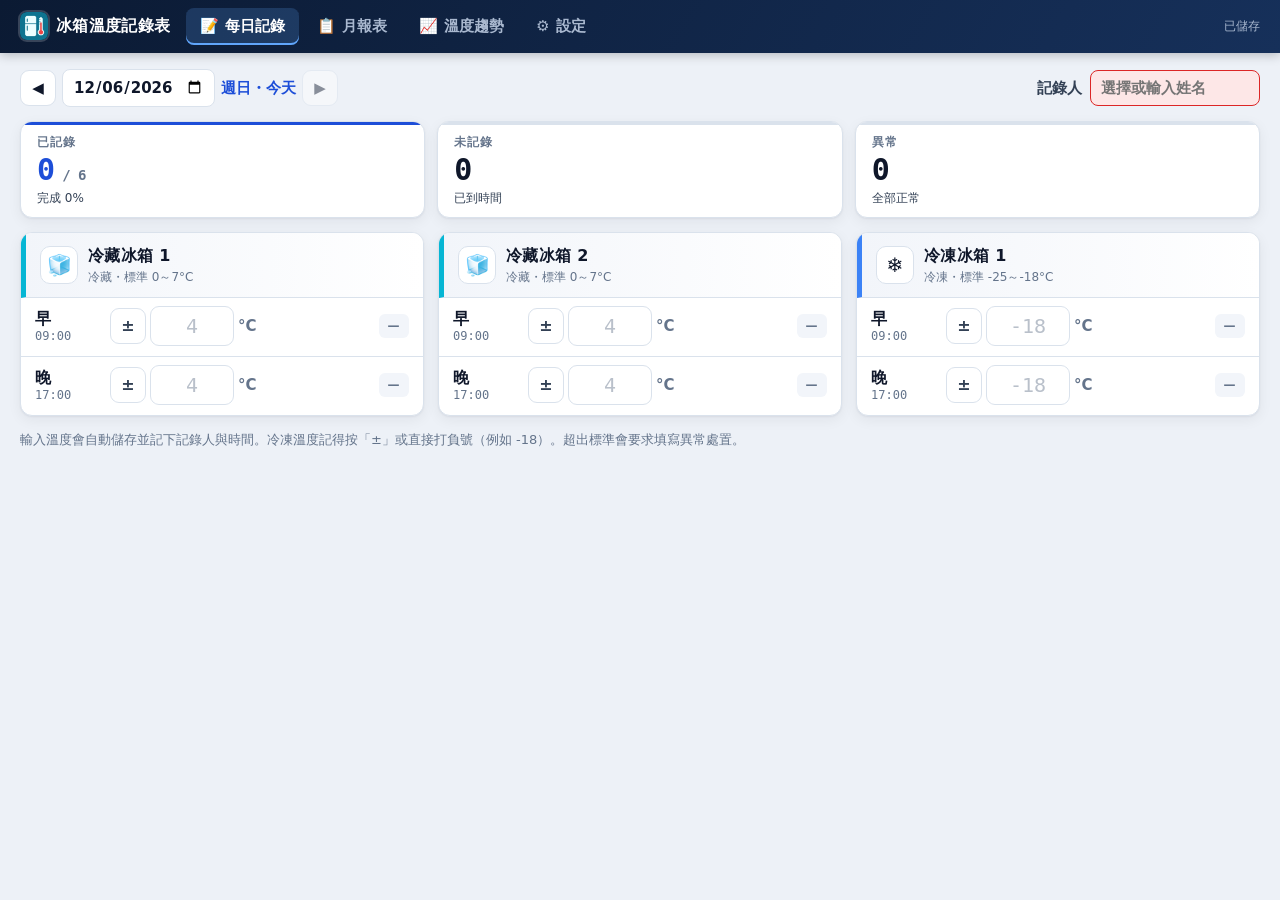
==== index.html @ 0805592e "v1.4.1: 下限／上限填反時照較低～較高判斷，啟動與設定時自動對調 Co-Authored-By: Claude Opus 5.5 <noreply@anthropic.com>" ====
<!doctype html>
<html lang="zh-Hant">
<head>
<meta charset="utf-8">
<meta name="viewport" content="width=device-width, initial-scale=1, maximum-scale=1, viewport-fit=cover">
<meta name="theme-color" content="#0b1a33">
<meta name="apple-mobile-web-app-capable" content="yes">
<meta name="apple-mobile-web-app-status-bar-style" content="black-translucent">
<meta name="apple-mobile-web-app-title" content="冰箱溫度">
<title>冰箱溫度記錄表系統</title>
<link rel="manifest" href="manifest.webmanifest">
<link rel="icon" href="icons/icon-192.png">
<link rel="apple-touch-icon" href="icons/apple-touch-icon.png">
<link rel="stylesheet" href="styles.css?v=11">
</head>
<body>
<header class="top">
  <div class="brand"><img src="icons/icon-192.png" alt=""><span id="shop">冰箱溫度記錄表</span></div>
  <nav id="nav">
    <a href="#/day" data-v="day" title="Alt+1"><b>📝</b><span>每日記錄</span><i id="navdot" hidden></i></a>
    <a href="#/month" data-v="month" title="Alt+2"><b>📋</b><span>月報表</span></a>
    <a href="#/chart" data-v="chart" title="Alt+3"><b>📈</b><span>溫度趨勢</span></a>
    <a href="#/settings" data-v="settings" title="Alt+4"><b>⚙️</b><span>設定</span></a>
  </nav>
  <span id="status" class="status"></span>
  <a id="cloudst" class="cloudst" href="#/settings" hidden></a>
</header>
<main id="app"><p class="empty">載入中…</p></main>
<div id="tt" class="tt" hidden></div>
<div id="toast" class="toast" hidden></div>
<script src="config.js?v=11"></script>
<script src="xlsx.js?v=11"></script>
<script src="app.js?v=11"></script>
</body>
</html>
---- styles.css ----
:root {
  color-scheme: light;
  /* 專業儀表板風：深藍頂列／導覽、淺灰藍底、白色資訊卡 */
  --bg: #edf1f7;
  --surface: #ffffff;
  --surface-2: #f2f5fa;
  --line: #dae2ec;
  --text: #0f172a;
  --text-2: #334155;
  --muted: #64748b;
  --brand: #1d4ed8;
  --brand-ink: #fff;
  --brand-soft: #dde8fd;
  --nav: #0b1a33;
  --nav-2: #16305a;
  --nav-text: #a9b8cf;
  --series: #2563eb;
  --series-soft: #dbe7fb;
  --up: #15803d;
  --down: #dc2626;
  --danger: #dc2626;
  --has: #f8fafd;
  --bad-soft: #fde7e7;
  --warn: #b45309;
  --warn-soft: #fdf1d3;
  --ok-soft: #dcf5e4;
  --band: rgba(22, 163, 74, .10);
  --shadow: 0 1px 2px rgba(15, 23, 42, .05), 0 4px 14px rgba(15, 23, 42, .06);
  --r: 12px;
  --mono: ui-monospace, "SF Mono", "Cascadia Mono", Consolas, "Roboto Mono", monospace;
}
@media (prefers-color-scheme: dark) {
  :root:not([data-theme="light"]) {
    color-scheme: dark;
    --bg: #08101d;
    --surface: #101b2d;
    --surface-2: #172439;
    --line: #23334b;
    --text: #e3e9f2;
    --text-2: #b4c0d2;
    --muted: #8193ab;
    --brand: #60a5fa;
    --brand-ink: #06101f;
    --brand-soft: #16294a;
    --nav: #050c18;
    --nav-2: #0c1a30;
    --nav-text: #8fa1bb;
    --series: #60a5fa;
    --series-soft: #1b3150;
    --up: #4ade80;
    --down: #f87171;
    --danger: #f87171;
    --has: #122036;
    --bad-soft: #3a1820;
    --warn: #fbbf24;
    --warn-soft: #382c10;
    --ok-soft: #11301f;
    --band: rgba(74, 222, 128, .10);
    --shadow: 0 1px 2px rgba(0, 0, 0, .3);
  }
}
:root[data-theme="dark"] { color-scheme: dark; }

* { box-sizing: border-box; }
html { -webkit-text-size-adjust: 100%; }
body {
  margin: 0; background: var(--bg); color: var(--text);
  font: 15px/1.5 system-ui, -apple-system, "Segoe UI", "Microsoft JhengHei", "PingFang TC", "Noto Sans TC", sans-serif;
  font-variant-numeric: tabular-nums;
}
[hidden] { display: none !important; }
h2, h3 { margin: 0; }
h2 { font-size: 20px; }
h3 { font-size: 15px; }
code { font-size: 12px; word-break: break-all; background: var(--surface-2); padding: 1px 4px; border-radius: 4px; }
.muted { color: var(--muted); }
.center { text-align: center; }
.pad { padding: 0 16px; }
.sp { flex: 1; }
.empty { color: var(--muted); text-align: center; padding: 32px 12px; }
.hint { color: var(--muted); font-size: 13px; margin: 0 0 12px; }

/* ---- 頂列 ---- */
.top {
  position: sticky; top: 0; z-index: 20; display: flex; align-items: center; gap: 16px;
  padding: 8px 20px; padding-top: max(8px, env(safe-area-inset-top));
  background: var(--surface); border-bottom: 1px solid var(--line);
}
.brand { display: flex; align-items: center; gap: 8px; font-weight: 700; font-size: 16px; white-space: nowrap; min-width: 0; }
.brand img { width: 28px; height: 28px; border-radius: 7px; }
.brand span { overflow: hidden; text-overflow: ellipsis; }
#nav { display: flex; gap: 4px; }
#nav a {
  display: flex; align-items: center; gap: 6px; padding: 7px 14px; border-radius: 8px;
  color: var(--text-2); text-decoration: none; font-weight: 600; white-space: nowrap;
}
#nav a b { font-weight: 400; }
#nav a:hover { background: var(--surface-2); }
#nav a.on { background: var(--brand-soft); color: var(--brand); }
.status { margin-left: auto; font-size: 12px; color: var(--muted); white-space: nowrap; }
.status.bad { color: var(--danger); font-weight: 700; }
.cloudst { font-size: 12px; font-weight: 600; color: var(--muted); text-decoration: none; white-space: nowrap; padding: 3px 8px; border-radius: 999px; background: var(--surface-2); }
.cloudst.ok { color: var(--up); }
.cloudst.bad { color: var(--danger); }
.cloudform { display: grid; grid-template-columns: minmax(0, 2fr) minmax(0, 1fr) auto; gap: 10px; align-items: end; }
.cloudform label { display: grid; gap: 4px; font-weight: 600; color: var(--text-2); font-size: 13px; }
.card p.pad { margin: 0 0 12px; }
.modal { position: fixed; inset: 0; z-index: 70; background: rgba(0, 0, 0, .45); display: grid; place-items: center; padding: 16px; }
.dlg { background: var(--surface); color: var(--text); border-radius: 14px; padding: 20px; max-width: 440px; width: 100%; box-shadow: 0 10px 40px rgba(0, 0, 0, .3); }
.dlg p { margin: 0 0 16px; line-height: 1.6; }
.dlg .btns { flex-direction: column; }
.dlg .btns .btn { width: 100%; min-height: 42px; }

/* 導覽列固定：整個頁面不捲動，只有內容區（#app）捲動，iPhone 彈跳或叫出鍵盤時頂列、底部導覽也不會跑掉 */
html, body { height: 100%; }
body { display: flex; flex-direction: column; height: 100vh; height: 100dvh; overflow: hidden; overscroll-behavior: none; }
.top { flex: none; }
main {
  flex: 1; min-height: 0; overflow-y: auto; overflow-x: hidden; overscroll-behavior: contain; -webkit-overflow-scrolling: touch;
  padding: 16px max(20px, calc((100% - 1400px) / 2)) 40px;
}
.page-head { display: flex; align-items: center; gap: 12px; flex-wrap: wrap; margin-bottom: 14px; }

/* ---- 按鈕與輸入 ---- */
.btn {
  display: inline-flex; align-items: center; justify-content: center; gap: 4px;
  min-height: 36px; padding: 6px 14px; border-radius: 8px; border: 1px solid var(--line);
  background: var(--surface); color: var(--text); font: inherit; font-weight: 600; cursor: pointer; user-select: none;
}
.btn:hover:not(:disabled) { border-color: var(--muted); }
.btn:disabled { opacity: .45; cursor: default; }
.btn.primary { background: var(--brand); border-color: var(--brand); color: var(--brand-ink); }
.btn.danger { color: var(--danger); }
.btn.icon { padding: 0; width: 36px; }
.btn.sm { min-height: 28px; width: 28px; font-size: 11px; }
input, textarea, select {
  font: inherit; color: var(--text); background: var(--surface); border: 1px solid var(--line);
  border-radius: 8px; padding: 6px 10px; min-height: 36px; min-width: 0;
}
input:focus, textarea:focus { outline: 2px solid var(--brand); outline-offset: -1px; border-color: transparent; }
input.warn { border-color: var(--danger); }
input[type=checkbox] { min-height: 0; width: 18px; height: 18px; accent-color: var(--brand); }
textarea { width: 100%; resize: vertical; }
.chk { display: inline-flex; align-items: center; gap: 6px; font-size: 13px; color: var(--text-2); cursor: pointer; }

.seg { display: inline-flex; flex-wrap: wrap; gap: 2px; background: var(--surface-2); padding: 3px; border-radius: 9px; }
.seg button {
  font: inherit; font-size: 13px; font-weight: 600; border: 0; background: transparent; color: var(--text-2);
  padding: 5px 11px; border-radius: 7px; cursor: pointer; white-space: nowrap;
}
.seg button.on { background: var(--surface); color: var(--brand); box-shadow: var(--shadow); }
.seg.sm button { padding: 3px 9px; font-size: 12px; }

/* ---- KPI ---- */
.kpis { display: grid; grid-template-columns: repeat(auto-fit, minmax(150px, 1fr)); gap: 10px; margin-bottom: 14px; }
.kpi { background: var(--surface); border: 1px solid var(--line); border-radius: var(--r); padding: 10px 14px; box-shadow: var(--shadow); }
.kpi .l { font-size: 12px; color: var(--muted); font-weight: 600; }
.kpi .v { font-size: 22px; font-weight: 700; line-height: 1.3; }
.kpi.main .v { color: var(--brand); }
.kpi .s { font-size: 12px; color: var(--text-2); }
.dl { font-weight: 700; }
.dl.up { color: var(--up); }
.dl.down { color: var(--down); }

/* ---- 每日記錄 ---- */
.datebar { display: flex; align-items: center; gap: 6px; flex-wrap: wrap; }
.datebar input[type=date], .datebar input[type=month] { font-weight: 700; }
.wd { font-weight: 700; color: var(--text-2); min-width: 4.5em; text-align: center; }
.wd.we { color: var(--brand); }
.me { margin-left: auto; display: flex; align-items: center; gap: 8px; font-weight: 700; color: var(--text-2); }
.me input { width: 170px; font-weight: 700; }
.me.need input { border-color: var(--danger); background: var(--bad-soft); }
#navdot { width: 8px; height: 8px; border-radius: 50%; background: var(--danger); display: inline-block; margin-left: -2px; align-self: flex-start; }
.banner { padding: 9px 14px; border-radius: var(--r); margin-bottom: 10px; font-size: 14px; line-height: 1.7; }
.banner.warn { background: var(--warn-soft); color: var(--warn); }
.banner.bad { background: var(--bad-soft); color: var(--danger); font-weight: 600; }
.lnk { font: inherit; color: inherit; background: none; border: 0; padding: 0; text-decoration: underline; cursor: pointer; font-weight: 700; }
.kpi .v small { font-size: 14px; color: var(--muted); font-weight: 600; }
.kpi.warnk .v { color: var(--warn); }
.kpi.badk .v { color: var(--danger); }

.fridges { display: grid; grid-template-columns: repeat(auto-fill, minmax(340px, 1fr)); gap: 14px; margin-bottom: 14px; align-items: start; }
.fcard { background: var(--surface); border: 1px solid var(--line); border-radius: var(--r); box-shadow: var(--shadow); overflow: hidden; }
.fhead { display: flex; align-items: center; gap: 10px; padding: 10px 14px; background: var(--surface-2); border-left: 4px solid var(--brand); }
.fcard.t-freeze .fhead { border-left-color: #2563eb; }
.fcard.t-hot .fhead { border-left-color: #ea580c; }
.fcard.t-other .fhead { border-left-color: var(--muted); }
.ficon { font-size: 22px; }
.fname { display: flex; flex-direction: column; min-width: 0; }
.fname b { font-size: 16px; }
.fname small { color: var(--muted); font-size: 12px; }
.fname .tag { align-self: flex-start; margin: 2px 0; }
.srow { display: grid; grid-template-columns: 4.2em auto 1fr; grid-template-areas: "slot tin st" "slot meta meta"; align-items: center; gap: 2px 12px; padding: 8px 14px; border-top: 1px solid var(--line); }
.fhead + .srow { border-top: 0; }
.srow.has { background: var(--has); }
.srow.x { background: var(--bad-soft); }
.slot { grid-area: slot; display: flex; flex-direction: column; line-height: 1.25; }
.slot b { font-size: 16px; }
.slot small { color: var(--muted); font-size: 12px; }
.tin { grid-area: tin; display: flex; align-items: center; gap: 4px; }
.tin input { width: 84px; text-align: center; font-weight: 700; font-size: 18px; padding: 4px; }
.srow.x .tin input { color: var(--danger); border-color: var(--danger); }
.tin .unit { color: var(--muted); font-weight: 600; }
.btn.sign { font-size: 16px; color: var(--text-2); }
.st { grid-area: st; justify-self: end; }
.meta { grid-area: meta; font-size: 12px; color: var(--muted); }
.meta:empty { display: none; }
.pill { display: inline-block; font-size: 12px; font-weight: 700; padding: 2px 10px; border-radius: 999px; background: var(--surface-2); color: var(--muted); white-space: nowrap; }
.pill.ok { background: var(--ok-soft); color: var(--up); }
.pill.bad { background: var(--danger); color: #fff; }
.pill.miss { background: var(--warn-soft); color: var(--warn); }
.actbox { grid-column: 1 / -1; margin-top: 6px; text-align: left; font: inherit; font-size: 13px; color: var(--text-2); background: var(--surface); border: 1px dashed var(--line); border-radius: 8px; padding: 6px 10px; cursor: pointer; line-height: 1.5; }
.actbox.open { color: var(--danger); border-color: var(--danger); font-weight: 700; }

/* ---- 區域 ---- */
.areah { display: flex; align-items: baseline; gap: 8px; font-size: 16px; margin: 4px 0 10px; color: var(--text-2); }
.areah small { font-size: 12px; color: var(--muted); font-weight: 600; }
.sh-std { display: flex; flex-wrap: wrap; gap: 2px 14px; font-size: 11.5px; color: #444; margin-bottom: 6px; }
.sh-tbl.dense th, .sh-tbl.dense td { font-size: 10px; padding: 1px 2px; }
.sh-tbl.dense td.t { min-width: 30px; }
.sh-tbl.dense td.acts { min-width: 70px; }
.ftable .f-area { width: 120px; }

/* ---- 對話框 ---- */
.dlg.wide { max-width: 560px; }
.dlg { max-height: calc(100vh - 32px); overflow: auto; }
.dlg .xh { color: var(--danger); font-size: 18px; margin-bottom: 8px; }
.xv { color: var(--danger); }
.btns.col { flex-direction: column; }
.btns.col .btn { width: 100%; min-height: 42px; }
.dlg .btns { margin-top: 14px; }
.chips { display: flex; flex-wrap: wrap; gap: 6px; margin-bottom: 12px; }
.chip { font: inherit; font-size: 13px; padding: 5px 11px; border-radius: 999px; border: 1px solid var(--line); background: var(--surface-2); color: var(--text-2); cursor: pointer; }
.chip.on { background: var(--brand-soft); color: var(--brand); border-color: var(--brand); }
.fl { display: grid; gap: 4px; font-weight: 600; color: var(--text-2); font-size: 13px; margin-bottom: 10px; }
.fl input { width: 140px; }

/* ---- 表格 ---- */
.tbl-wrap { overflow-x: auto; background: var(--surface); border: 1px solid var(--line); border-radius: var(--r); box-shadow: var(--shadow); }
.card .tbl-wrap { border: 0; border-radius: 0; box-shadow: none; }
table { width: 100%; border-collapse: collapse; }
th, td { padding: 7px 10px; text-align: left; border-bottom: 1px solid var(--line); white-space: nowrap; }
th { font-size: 12px; color: var(--muted); font-weight: 700; background: var(--surface-2); }
tbody tr:last-child td { border-bottom: 0; }
.r { text-align: right; }
.c { text-align: center; }

.ftable td { padding: 5px 8px; }
.ftable input:not([type=checkbox]), .ftable select { width: 100%; }
.ftable .f-name { min-width: 160px; }
.ftable .f-type { width: 110px; }
.ftable .f-lo input, .ftable .f-hi input { width: 90px; text-align: right; }
.ftable label span { display: none; }
.ftable .mv { white-space: nowrap; width: 70px; }
.ftable .mv .btn { margin-right: 2px; }
.ftable tr.off td { color: var(--muted); }
.ftable tr.off input:not([type=checkbox]) { opacity: .6; }
.slots { display: grid; gap: 8px; }
.slotrow { display: grid; grid-template-columns: 1fr 130px auto; gap: 8px; align-items: center; }
#staff { min-height: 110px; }

/* ---- 卡片 / 篩選 ---- */
.filters { display: flex; flex-wrap: wrap; gap: 10px; align-items: center; margin-bottom: 14px; }
.range { display: flex; align-items: center; gap: 6px; flex-wrap: wrap; }
.range .muted { font-size: 13px; }
.card { background: var(--surface); border: 1px solid var(--line); border-radius: var(--r); margin-bottom: 14px; box-shadow: var(--shadow); padding-bottom: 12px; overflow: hidden; }
.card:has(> .tbl-wrap:last-child) { padding-bottom: 0; }
.card-head { display: flex; align-items: center; gap: 10px; flex-wrap: wrap; padding: 12px 16px 8px; }
.card.form { padding: 14px 16px; }
.card.form label { display: grid; gap: 4px; font-weight: 600; color: var(--text-2); max-width: 420px; }
.card .hint.pad { margin-bottom: 10px; }
.two { display: grid; grid-template-columns: 1fr 1fr; gap: 14px; }
.btns { display: flex; gap: 8px; flex-wrap: wrap; }

/* ---- 趨勢圖 ---- */
.charts { display: grid; grid-template-columns: repeat(auto-fill, minmax(460px, 1fr)); gap: 14px; }
.charts.one { grid-template-columns: 1fr; }
.charts .card { margin-bottom: 0; }
.cstats { display: flex; flex-wrap: wrap; gap: 4px 16px; padding: 0 16px 8px; font-size: 13px; color: var(--text-2); }
.cstats b { color: var(--text); }
.cstats b.xv { color: var(--danger); }
.chart { padding: 0 12px; min-height: 120px; }
.chart svg { display: block; overflow: visible; }
.chart .grid { stroke: var(--line); stroke-width: 1; }
.chart .zero { stroke: var(--muted); stroke-width: 1; }
.chart .band { fill: var(--band); }
.chart .limit { stroke: var(--danger); stroke-width: 1.2; stroke-dasharray: 5 4; }
.chart .yl { fill: var(--muted); font-size: 11px; text-anchor: end; }
.chart .xl { fill: var(--muted); font-size: 11px; text-anchor: middle; }
.chart .line { fill: none; stroke: var(--series); stroke-width: 2; stroke-linejoin: round; }
.chart .pt { fill: var(--surface); stroke: var(--series); stroke-width: 1.6; }
.chart .pt.x { fill: var(--danger); stroke: var(--surface); stroke-width: 1.5; }
.chart .pt.hl { stroke: var(--text); stroke-width: 2.4; }
.chart .hit { fill: transparent; cursor: crosshair; }

/* ---- 月報表（紙本樣式，深色模式也保持白底） ---- */
.sheets { display: grid; gap: 20px; justify-items: center; }
.sheet {
  width: 100%; max-width: 800px; background: #fff; color: #111; padding: 22px 26px; border-radius: 4px;
  box-shadow: 0 1px 3px rgba(0, 0, 0, .12), 0 4px 16px rgba(0, 0, 0, .06); font-size: 12.5px; overflow-x: auto;
}
.sh-head h2 { text-align: center; font-size: 20px; letter-spacing: .08em; margin-bottom: 8px; }
.sh-info { display: flex; justify-content: space-between; flex-wrap: wrap; gap: 4px 16px; margin-bottom: 8px; font-size: 13px; }
.sh-tbl { border-collapse: collapse; width: 100%; }
.sh-tbl th, .sh-tbl td { border: 1px solid #555; padding: 2px 5px; height: 21px; color: #111; background: none; font-size: 12px; white-space: nowrap; }
.sh-tbl th { background: #eef3f4; font-weight: 700; }
.sh-tbl th small { font-weight: 400; }
.sh-tbl tbody tr:last-child td { border-bottom: 1px solid #555; }
.sh-tbl tr.we td:nth-child(-n+2) { color: #b91c1c; }
.sh-tbl td.t { font-weight: 700; min-width: 40px; }
.sh-tbl td.x { color: #c00; background: #fde8e8; }
.sh-tbl td.by small { color: #b45309; margin-left: 2px; }
.sh-tbl td.acts { white-space: normal; min-width: 110px; font-size: 11px; color: #c00; line-height: 1.35; }
.sh-tbl .sign { width: 46px; }
.sh-foot { margin-top: 8px; font-size: 12.5px; }
.sh-sum { margin-bottom: 14px; }
.sh-sum .xv { color: #c00; }
.sh-signs { display: flex; gap: 12px; }
.sh-signs span { flex: 1; border-bottom: 1px solid #333; padding-bottom: 18px; }
.sh-note { margin-top: 10px; color: #666; font-size: 11px; }


/* ============================================================ 專業儀表板風外觀 ============================================================ */
/* 頂列：深藍漸層 */
.top { background: linear-gradient(120deg, var(--nav), var(--nav-2)); border-bottom: 0; color: #fff; box-shadow: 0 2px 10px rgba(5, 12, 24, .25); }
.brand { color: #fff; letter-spacing: .02em; }
.brand img { box-shadow: 0 0 0 2px rgba(255, 255, 255, .18); }
#nav a { color: var(--nav-text); }
#nav a:hover { background: rgba(255, 255, 255, .08); color: #fff; }
#nav a.on { background: rgba(96, 165, 250, .2); color: #fff; box-shadow: inset 0 -2px 0 #60a5fa; }
.status { color: var(--nav-text); }
.status.bad { color: #fca5a5; }
.cloudst { background: rgba(255, 255, 255, .1); color: var(--nav-text); display: inline-flex; align-items: center; gap: 5px; }
.cloudst::before { content: ''; width: 7px; height: 7px; border-radius: 50%; background: currentColor; }
.cloudst.ok { color: #4ade80; }
.cloudst.bad { color: #fca5a5; }

/* 按鈕／切換 */
.btn { border-radius: 9px; }
.btn.primary { background: linear-gradient(180deg, #2b62e8, #1d4ed8); border-color: #1a45c2; color: #fff; box-shadow: 0 1px 2px rgba(29, 78, 216, .3); }
.seg { background: var(--surface-2); border: 1px solid var(--line); }
.seg button.on { background: var(--brand); color: var(--brand-ink); box-shadow: 0 1px 3px rgba(29, 78, 216, .3); }

/* KPI 儀表：大數字＋上方色條 */
.kpis { gap: 12px; }
.kpi { position: relative; overflow: hidden; padding: 12px 16px 10px; border-radius: var(--r); }
.kpi::before { content: ''; position: absolute; left: 0; right: 0; top: 0; height: 3px; background: var(--line); }
.kpi.main::before { background: var(--brand); }
.kpi.warnk::before { background: #f59e0b; }
.kpi.badk::before { background: var(--danger); }
.kpi .l { letter-spacing: .08em; font-size: 11.5px; }
.kpi .v { font-family: var(--mono); font-size: 30px; font-weight: 800; letter-spacing: -.02em; line-height: 1.25; }
.kpi .v small { font-family: var(--mono); }

/* 提示條 */
.banner { border-left: 4px solid currentColor; border-radius: 8px; }

/* 區域標題 */
.areah { display: flex; align-items: center; gap: 10px; color: var(--text); font-size: 15px; letter-spacing: .04em; margin: 10px 0; }
.areah::after { content: ''; flex: 1; height: 1px; background: var(--line); }
.areah small { background: var(--brand-soft); color: var(--brand); padding: 1px 9px; border-radius: 999px; }

/* 設備卡 */
.fcard { border-radius: var(--r); }
.fhead { background: linear-gradient(90deg, var(--surface-2), var(--surface)); border-left-width: 5px; border-bottom: 1px solid var(--line); padding: 11px 14px; }
.fcard.t-chill .fhead { border-left-color: #06b6d4; }
.fcard.t-freeze .fhead { border-left-color: #3b82f6; }
.ficon { width: 38px; height: 38px; flex: none; border-radius: 10px; display: grid; place-items: center; background: var(--surface); border: 1px solid var(--line); font-size: 20px; }
.fname b { letter-spacing: .02em; }
.srow.x { box-shadow: inset 4px 0 0 var(--danger); }
.srow.has:not(.x) { box-shadow: inset 4px 0 0 #22c55e; }
.slot small { font-family: var(--mono); }
.tin input { font-family: var(--mono); font-size: 20px; font-weight: 800; border-radius: 9px; }
.tin input::placeholder { font-weight: 500; color: var(--muted); opacity: .45; }
.pill { border-radius: 6px; letter-spacing: .04em; padding: 3px 9px; display: inline-flex; align-items: center; gap: 5px; }
.pill.ok::before, .pill.miss::before { content: ''; width: 6px; height: 6px; border-radius: 50%; background: currentColor; }
.pill.bad { background: var(--danger); color: #fff; box-shadow: 0 0 0 3px var(--bad-soft); }

/* 卡片標題前加色條 */
.card { border-radius: var(--r); }
.card-head h3 { display: flex; align-items: center; gap: 8px; }
.card-head h3::before { content: ''; width: 4px; height: 16px; border-radius: 2px; background: var(--brand); }
.cstats b { font-family: var(--mono); }
th { letter-spacing: .04em; }

/* 對話框 */
.modal { background: rgba(5, 12, 24, .55); backdrop-filter: blur(2px); -webkit-backdrop-filter: blur(2px); }
.dlg { border-radius: 16px; border-top: 4px solid var(--brand); }

/* 提示訊息與圖表浮動說明 */
.toast {
  position: fixed; left: 50%; bottom: 24px; transform: translateX(-50%); z-index: 80; max-width: calc(100% - 32px);
  background: var(--nav); color: #fff; padding: 10px 18px; border-radius: 10px; font-size: 14px; font-weight: 600;
  box-shadow: 0 8px 24px rgba(5, 12, 24, .35); border-left: 4px solid #60a5fa;
}
.tt {
  position: fixed; z-index: 90; pointer-events: none; background: var(--nav); color: #e3e9f2; padding: 7px 10px; border-radius: 8px;
  font-size: 12.5px; line-height: 1.5; box-shadow: 0 6px 18px rgba(5, 12, 24, .35); max-width: 260px;
}

/* ---- 列印：只印記錄表，每台設備一頁 A4 ---- */
@media print {
  @page { size: A4 portrait; margin: 10mm; }
  body { background: #fff; }
  .top, .no-print, .toast, .tt, .modal { display: none !important; }
  html, body { height: auto; overflow: visible; display: block; }
  main { padding: 0; max-width: none; overflow: visible; }
  .sheets { display: block; }
  .sheet { box-shadow: none; padding: 0; max-width: none; border-radius: 0; overflow: visible; break-after: page; page-break-after: always; }
  .sheet:last-child { break-after: auto; page-break-after: auto; }
  .sh-tbl th, .sh-tbl td { -webkit-print-color-adjust: exact; print-color-adjust: exact; padding: 2px 3px; font-size: 11px; }
  .sh-tbl.dense th, .sh-tbl.dense td { font-size: 10px; padding: 1px 2px; }
  body:not([data-view=month]) main > * { display: none; }
}

/* ---- 觸控裝置：輸入框至少 16px，iPhone 點輸入框時就不會自動放大畫面 ---- */
@media (pointer: coarse), screen and (max-width: 719px) {
  input, select, textarea, .chip { font-size: 16px; }
  input[type=date], input[type=month], input[type=time] { min-height: 40px; }
}

/* ---- 手機 ---- */
@media screen and (max-width: 860px) {
  .two { grid-template-columns: 1fr; }
  .charts { grid-template-columns: 1fr; }
}
@media screen and (max-width: 719px) {
  .top { padding: 8px 16px; padding-top: max(8px, env(safe-area-inset-top)); }
  #nav {
    position: fixed; left: 0; right: 0; bottom: 0; z-index: 30; background: var(--nav); border-top: 1px solid rgba(255, 255, 255, .08);
    padding: 4px 4px max(4px, env(safe-area-inset-bottom)); justify-content: space-around; gap: 0;
  }
  #nav a { flex-direction: column; gap: 0; padding: 4px 6px; font-size: 11px; flex: 1; position: relative; }
  #nav a.on { background: transparent; box-shadow: none; color: #fff; }
  #nav a.on::before { content: ''; position: absolute; top: -4px; left: 30%; right: 30%; height: 3px; border-radius: 0 0 3px 3px; background: #60a5fa; }
  #nav a.on b { filter: drop-shadow(0 0 6px rgba(96, 165, 250, .7)); }
  #nav a b { font-size: 20px; line-height: 1.2; }
  #navdot { position: absolute; top: 4px; left: calc(50% + 10px); }
  main { padding: 12px 16px calc(84px + env(safe-area-inset-bottom)); }
  .toast { bottom: calc(80px + env(safe-area-inset-bottom)); }
  .page-head h2 { font-size: 18px; }
  .cloudform { grid-template-columns: 1fr; }
  .status { display: none; }
  .cloudst { margin-left: auto; }
  .datebar { width: 100%; }
  .datebar input[type=date], .datebar input[type=month] { flex: 1; }
  .me { margin-left: 0; width: 100%; }
  .me input { flex: 1; width: auto; }
  .kpis { grid-template-columns: repeat(3, 1fr); gap: 8px; }
  .kpi { padding: 8px 10px; }
  .kpi .l { font-size: 11px; }
  .kpi .v { font-size: 24px; }
  .fridges { grid-template-columns: 1fr; }
  .srow { padding: 8px 12px; gap: 2px 8px; }
  .tin input { width: 76px; }
  .btn.icon { width: 40px; min-height: 40px; font-size: 18px; }
  .btn.icon.sm { width: 32px; min-height: 32px; font-size: 12px; }
  .sheet { padding: 14px 12px; }

  /* 設備表格 → 卡片 */
  .ftable thead { display: none; }
  .ftable, .ftable tbody { display: block; }
  .ftable tr { display: grid; grid-template-columns: 1fr 1fr auto; gap: 6px 8px; padding: 10px 12px; border-bottom: 1px solid var(--line); }
  .ftable td { display: block; padding: 0; border: 0; white-space: normal; }
  .ftable .f-name { grid-column: 1 / 3; min-width: 0; }
  .ftable .f-name input { font-weight: 700; }
  .ftable .f-del { grid-column: 3; grid-row: 1; }
  .ftable .f-area { grid-column: 1 / 3; width: auto; }
  .ftable .f-area input { width: 100%; }
  .ftable .f-type { grid-column: 1; width: auto; }
  .ftable .f-off { grid-column: 2; display: flex; align-items: center; }
  .ftable .mv { grid-column: 3; grid-row: 2 / span 2; width: auto; display: flex; flex-direction: column; gap: 4px; }
  .ftable .f-lo, .ftable .f-hi { text-align: left; }
  .ftable label { display: flex; align-items: center; gap: 6px; }
  .ftable label span { display: inline; font-size: 12px; color: var(--muted); white-space: nowrap; }
  .ftable .f-lo input, .ftable .f-hi input { width: 100%; text-align: left; }
  .seg { width: 100%; }
  .range { width: 100%; }
  .range input { flex: 1; }
  .filters select { width: 100%; }
  .slotrow { grid-template-columns: 1fr 110px auto; }
  th, td { padding: 6px 8px; }
}

/* ---- 溫度數字鍵盤（觸控裝置） ---- */
#kp {
  position: fixed; left: 0; right: 0; bottom: 0; z-index: 75; background: var(--surface-2); border-top: 1px solid var(--line);
  padding: 6px 8px max(8px, env(safe-area-inset-bottom)); box-shadow: 0 -6px 20px rgba(0, 0, 0, .18); user-select: none; -webkit-user-select: none;
}
.kp-head { display: flex; align-items: center; justify-content: space-between; padding: 2px 4px 6px; font-weight: 700; color: var(--text-2); font-size: 14px; }
.kp-head button { font: inherit; font-size: 14px; font-weight: 700; border: 0; background: none; color: var(--brand); padding: 4px 8px; }
.kp-keys { display: grid; grid-template-columns: repeat(4, 1fr); gap: 6px; max-width: 520px; margin: 0 auto; }
.kp-keys button {
  font: inherit; font-size: 22px; font-weight: 600; height: 52px; border-radius: 10px; border: 1px solid var(--line);
  background: var(--surface); color: var(--text); touch-action: manipulation; -webkit-tap-highlight-color: transparent;
}
.kp-keys button:active { background: var(--brand-soft); }
.kp-keys .k-neg { font-size: 28px; color: #2563eb; font-weight: 800; }
.kp-keys .k-del, .kp-keys .k-clr { font-size: 17px; color: var(--text-2); }
.kp-keys .k-next { grid-column: span 2; background: var(--brand); border-color: var(--brand); color: var(--brand-ink); font-size: 18px; font-weight: 700; }
body.kp-open main { padding-bottom: calc(var(--kph, 290px) + 24px); }
body.kp-open .modal { align-items: start; padding-top: 8px; padding-bottom: calc(var(--kph, 290px) + 8px); }
body.kp-open .dlg { max-height: calc(100vh - var(--kph, 290px) - 16px); max-height: calc(100dvh - var(--kph, 290px) - 16px); }
@media print { #kp { display: none !important; } }
input.kp-on { outline: 3px solid var(--brand); outline-offset: -1px; border-color: transparent; }
input[readonly][data-kp] { cursor: pointer; -webkit-user-select: none; user-select: none; caret-color: transparent; }

/* ---- 產生 PDF 用的隱藏版面（與列印樣式相同，A4 內容寬 718px） ---- */
.pdf-render { position: fixed; left: -10000px; top: 0; width: 718px; background: #fff; }
.pdf-render .sheet { box-shadow: none; padding: 0; max-width: none; border-radius: 0; overflow: visible; margin-bottom: 20px; }
.pdf-render .sh-tbl th, .pdf-render .sh-tbl td { padding: 2px 3px; font-size: 11px; }
.pdf-render .sh-tbl.dense th, .pdf-render .sh-tbl.dense td { font-size: 10px; padding: 1px 2px; }
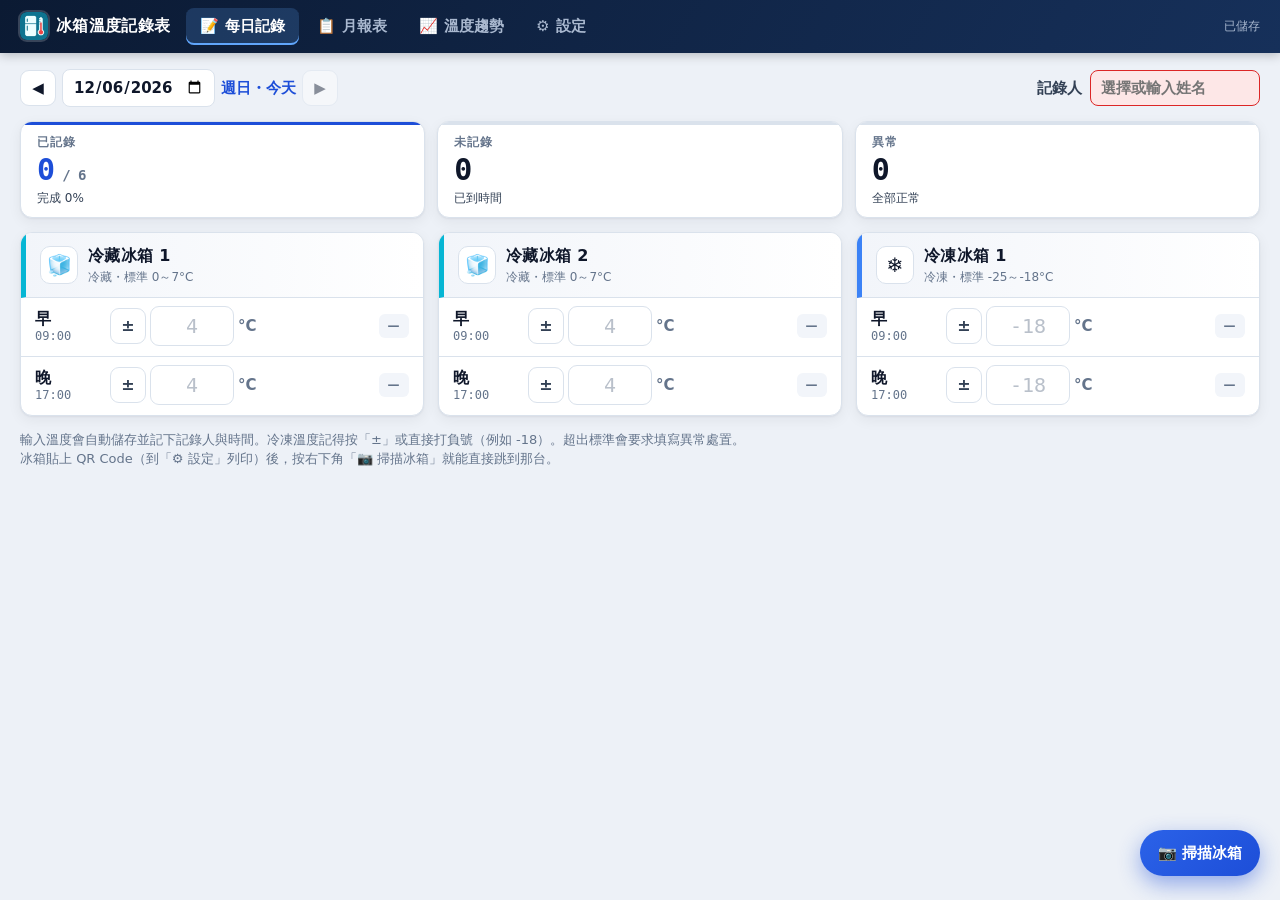
==== commit 452c938c: "v1.6.0: 員工 PIN 碼登入與權限分級、冰箱 QR Code 標籤與 App 內掃描 Co-Authored-By: Claude Opus 5.5 <noreply@anthropic.co" ====
--- a/index.html
+++ b/index.html
@@ -11,9 +11,45 @@
 <link rel="manifest" href="manifest.webmanifest">
 <link rel="icon" href="icons/icon-192.png">
 <link rel="apple-touch-icon" href="icons/apple-touch-icon.png">
-<link rel="stylesheet" href="styles.css?v=11">
+<link rel="stylesheet" href="styles.css?v=13">
 </head>
 <body>
+<!-- 啟動動畫：App 載入完成後淡出（至少顯示約 1.6 秒） -->
+<div id="splash" aria-hidden="true">
+  <div class="spl">
+    <div class="spl-logo">
+      <svg viewBox="0 0 140 140" width="140" height="140">
+        <defs>
+          <linearGradient id="splG" x1="0" y1="0" x2="1" y2="1"><stop offset="0" stop-color="#60a5fa"/><stop offset="1" stop-color="#22d3ee"/></linearGradient>
+          <linearGradient id="splM" x1="0" y1="1" x2="0" y2="0"><stop offset="0" stop-color="#22d3ee"/><stop offset="1" stop-color="#60a5fa"/></linearGradient>
+        </defs>
+        <circle cx="70" cy="70" r="62" fill="rgba(255,255,255,.04)" stroke="rgba(255,255,255,.1)" stroke-width="4"/>
+        <circle class="spl-arc" cx="70" cy="70" r="62" fill="none" stroke="url(#splG)" stroke-width="4" stroke-linecap="round" transform="rotate(-90 70 70)"/>
+        <rect class="spl-band" x="80" y="44" width="16" height="30" rx="3" fill="rgba(74,222,128,.22)"/>
+        <g stroke="rgba(255,255,255,.45)" stroke-width="2" stroke-linecap="round">
+          <line x1="80" y1="36" x2="88" y2="36"/><line x1="80" y1="48" x2="86" y2="48"/><line x1="80" y1="60" x2="88" y2="60"/><line x1="80" y1="72" x2="86" y2="72"/><line x1="80" y1="84" x2="88" y2="84"/>
+        </g>
+        <rect x="58" y="26" width="18" height="70" rx="9" fill="rgba(255,255,255,.12)" stroke="rgba(255,255,255,.55)" stroke-width="2.5"/>
+        <rect class="spl-merc" x="63" y="34" width="8" height="66" rx="4" fill="url(#splM)"/>
+        <circle cx="67" cy="104" r="13" fill="url(#splM)" stroke="rgba(255,255,255,.55)" stroke-width="2.5"/>
+        <circle class="spl-ok" cx="104" cy="98" r="11" fill="#22c55e"/>
+        <path class="spl-ok" d="M98.5 98.5l4 4 7-8" fill="none" stroke="#fff" stroke-width="3" stroke-linecap="round" stroke-linejoin="round"/>
+      </svg>
+    </div>
+    <div class="spl-shop" id="splShop"></div>
+    <div class="spl-title">冰箱溫度記錄表</div>
+    <div class="spl-sub">每日記錄・超溫警示・月報表</div>
+    <div class="spl-bar"><i></i></div>
+  </div>
+  <span class="spl-snow" style="--x:8%;--s:16px;--d:0s;--t:5.5s">❄</span>
+  <span class="spl-snow" style="--x:22%;--s:11px;--d:1.1s;--t:4.6s">❄</span>
+  <span class="spl-snow" style="--x:37%;--s:14px;--d:.4s;--t:6.2s">❄</span>
+  <span class="spl-snow" style="--x:58%;--s:10px;--d:1.6s;--t:5s">❄</span>
+  <span class="spl-snow" style="--x:71%;--s:18px;--d:.2s;--t:6.6s">❄</span>
+  <span class="spl-snow" style="--x:86%;--s:12px;--d:.9s;--t:4.8s">❄</span>
+  <span class="spl-snow" style="--x:94%;--s:9px;--d:2s;--t:5.4s">❄</span>
+</div>
+<script>try { var s = localStorage.getItem('fridgetemp-shop'); if (s) document.getElementById('splShop').textContent = s; } catch (e) {}</script>
 <header class="top">
   <div class="brand"><img src="icons/icon-192.png" alt=""><span id="shop">冰箱溫度記錄表</span></div>
   <nav id="nav">
@@ -28,8 +64,8 @@
 <main id="app"><p class="empty">載入中…</p></main>
 <div id="tt" class="tt" hidden></div>
 <div id="toast" class="toast" hidden></div>
-<script src="config.js?v=11"></script>
-<script src="xlsx.js?v=11"></script>
-<script src="app.js?v=11"></script>
+<script src="config.js?v=13"></script>
+<script src="xlsx.js?v=13"></script>
+<script src="app.js?v=13"></script>
 </body>
 </html>
--- a/styles.css
+++ b/styles.css
@@ -410,7 +410,7 @@
   .sheet:last-child { break-after: auto; page-break-after: auto; }
   .sh-tbl th, .sh-tbl td { -webkit-print-color-adjust: exact; print-color-adjust: exact; padding: 2px 3px; font-size: 11px; }
   .sh-tbl.dense th, .sh-tbl.dense td { font-size: 10px; padding: 1px 2px; }
-  body:not([data-view=month]) main > * { display: none; }
+  body:not([data-view=month]):not([data-view=qr]) main > * { display: none; }
 }
 
 /* ---- 觸控裝置：輸入框至少 16px，iPhone 點輸入框時就不會自動放大畫面 ---- */
@@ -510,3 +510,144 @@
 .pdf-render .sheet { box-shadow: none; padding: 0; max-width: none; border-radius: 0; overflow: visible; margin-bottom: 20px; }
 .pdf-render .sh-tbl th, .pdf-render .sh-tbl td { padding: 2px 3px; font-size: 11px; }
 .pdf-render .sh-tbl.dense th, .pdf-render .sh-tbl.dense td { font-size: 10px; padding: 1px 2px; }
+
+/* ---- 啟動動畫 ---- */
+#splash {
+  position: fixed; inset: 0; z-index: 200; display: grid; place-items: center; overflow: hidden;
+  background: radial-gradient(circle at 50% 38%, #1d3d70 0%, #0b1a33 62%, #060f1f 100%); color: #fff;
+  transition: opacity .55s ease, visibility .55s;
+  animation: spl-safety .5s 8s forwards; /* 萬一載入失敗，8 秒後自動消失 */
+}
+#splash.out { opacity: 0; visibility: hidden; }
+#splash.out .spl { transform: scale(1.06); }
+.spl { display: grid; justify-items: center; gap: 6px; text-align: center; transition: transform .55s ease; padding: 0 24px; }
+.spl-logo { position: relative; width: 140px; height: 140px; margin-bottom: 14px; animation: spl-pop .8s cubic-bezier(.2, .9, .3, 1.25) both; filter: drop-shadow(0 10px 30px rgba(34, 211, 238, .25)); }
+.spl-logo::after { content: ''; position: absolute; inset: 0; border-radius: 50%; border: 2px solid rgba(96, 165, 250, .5); animation: spl-ring 1.8s .6s ease-out infinite; }
+.spl-arc { stroke-dasharray: 390; stroke-dashoffset: 390; animation: spl-draw 1.2s .2s cubic-bezier(.6, 0, .3, 1) forwards; }
+.spl-merc { transform-box: fill-box; transform-origin: 50% 100%; transform: scaleY(.12); animation: spl-merc 1.3s .35s cubic-bezier(.4, 0, .2, 1) forwards; }
+.spl-band { opacity: 0; animation: spl-fade .5s 1s forwards; }
+.spl-ok { transform-box: fill-box; transform-origin: center; opacity: 0; transform: scale(0); animation: spl-check .45s 1.25s cubic-bezier(.2, .9, .3, 1.5) forwards; }
+.spl-shop { font-size: 14px; font-weight: 600; color: #93c5fd; letter-spacing: .1em; min-height: 1px; animation: spl-up .6s .25s both; }
+.spl-shop:empty { display: none; }
+.spl-title { font-size: 24px; font-weight: 800; letter-spacing: .14em; animation: spl-up .6s .35s both; }
+.spl-sub { font-size: 13px; color: #a9b8cf; letter-spacing: .12em; animation: spl-up .6s .5s both; }
+.spl-bar { width: 168px; height: 4px; border-radius: 4px; background: rgba(255, 255, 255, .12); overflow: hidden; margin-top: 18px; animation: spl-fade .4s .5s both; }
+.spl-bar i { display: block; height: 100%; width: 100%; border-radius: inherit; background: linear-gradient(90deg, #60a5fa, #22d3ee); transform-origin: left; transform: scaleX(0); animation: spl-load 1.2s .5s ease-out forwards; }
+.spl-snow { position: absolute; top: -24px; left: var(--x); font-size: var(--s); color: rgba(191, 219, 254, .55); animation: spl-snow var(--t) var(--d) linear infinite; }
+@keyframes spl-pop { from { opacity: 0; transform: scale(.6) rotate(-8deg); } to { opacity: 1; transform: none; } }
+@keyframes spl-ring { from { transform: scale(1); opacity: .8; } to { transform: scale(1.45); opacity: 0; } }
+@keyframes spl-draw { to { stroke-dashoffset: 0; } }
+@keyframes spl-merc { 0% { transform: scaleY(.12); } 55% { transform: scaleY(.95); } 100% { transform: scaleY(.6); } }
+@keyframes spl-fade { from { opacity: 0; } to { opacity: 1; } }
+@keyframes spl-check { to { opacity: 1; transform: scale(1); } }
+@keyframes spl-up { from { opacity: 0; transform: translateY(12px); } to { opacity: 1; transform: none; } }
+@keyframes spl-load { to { transform: scaleX(1); } }
+@keyframes spl-snow { from { transform: translateY(0) rotate(0); opacity: 0; } 10% { opacity: 1; } to { transform: translateY(110vh) rotate(240deg); opacity: 0; } }
+@keyframes spl-safety { to { opacity: 0; visibility: hidden; } }
+@media (prefers-reduced-motion: reduce) {
+  #splash *, #splash *::after { animation-duration: .01s !important; animation-delay: 0s !important; animation-iteration-count: 1 !important; }
+  .spl-snow { display: none; }
+}
+@media print { #splash { display: none !important; } }
+
+/* ---- 員工 PIN 碼登入 ---- */
+.me.who { gap: 8px; flex-wrap: wrap; }
+.who-n { display: flex; align-items: center; gap: 6px; font-size: 15px; color: var(--text); }
+.role { font-size: 11px; font-weight: 700; color: var(--brand); background: var(--brand-soft); padding: 1px 8px; border-radius: 999px; }
+.role.staff { color: var(--text-2); background: var(--surface-2); border: 1px solid var(--line); }
+.me.who.need .who-n b { color: var(--danger); }
+.srow.locked .tin input { background: var(--surface-2); color: var(--muted); cursor: not-allowed; border-style: dashed; }
+.srow.locked .sign { opacity: .4; }
+.whogrid { display: grid; grid-template-columns: repeat(auto-fill, minmax(96px, 1fr)); gap: 10px; margin: 14px 0; }
+.who-b {
+  position: relative; display: grid; justify-items: center; gap: 6px; padding: 14px 6px 12px; font: inherit; color: var(--text);
+  background: var(--surface-2); border: 1px solid var(--line); border-radius: 14px; cursor: pointer; touch-action: manipulation;
+}
+.who-b:hover { border-color: var(--brand); }
+.who-b:active { background: var(--brand-soft); }
+.who-b b { width: 46px; height: 46px; border-radius: 50%; display: grid; place-items: center; background: linear-gradient(135deg, #2b62e8, #22d3ee); color: #fff; font-size: 20px; }
+.who-b span { font-weight: 700; font-size: 14px; word-break: break-all; }
+.who-b small { position: absolute; top: 6px; right: 7px; font-size: 10px; font-weight: 700; color: var(--brand); }
+.small { font-size: 12.5px; }
+.pindlg { max-width: 340px; text-align: center; }
+.pindlg h3 { font-size: 17px; }
+.pindots { display: flex; justify-content: center; gap: 14px; margin: 18px 0 6px; }
+.pindots i { width: 15px; height: 15px; border-radius: 50%; border: 2px solid var(--muted); transition: background .1s; }
+.pindots i.on { background: var(--brand); border-color: var(--brand); }
+.pinmsg { min-height: 20px; color: var(--danger); font-size: 13px; font-weight: 600; }
+.pinkeys { display: grid; grid-template-columns: repeat(3, 1fr); gap: 10px; margin: 10px 0 12px; }
+.pinkeys button {
+  font: inherit; font-family: var(--mono); font-size: 24px; font-weight: 700; height: 58px; border-radius: 14px; border: 1px solid var(--line);
+  background: var(--surface-2); color: var(--text); cursor: pointer; touch-action: manipulation; -webkit-tap-highlight-color: transparent;
+}
+.pinkeys button:active { transform: scale(.95); background: var(--brand-soft); }
+.pinkeys button.primary { background: var(--brand); border-color: var(--brand); color: var(--brand-ink); font-family: inherit; font-size: 17px; }
+.pincancel { width: 100%; }
+.shake { animation: shake .4s; }
+@keyframes shake { 20%, 60% { transform: translateX(-9px); } 40%, 80% { transform: translateX(9px); } }
+.lockcard { text-align: center; padding: 30px 18px; }
+.lockcard h3 { margin-bottom: 8px; }
+.lockcard .lockic { font-size: 42px; margin-bottom: 6px; }
+.lockcard p { max-width: 420px; margin: 0 auto 16px; }
+#teamcard .card-head h3::before { background: #22c55e; }
+.ttable td { vertical-align: middle; }
+.ttable select { min-height: 34px; }
+.pinc { white-space: nowrap; }
+.btn.mini { min-height: 30px; padding: 2px 10px; font-size: 12.5px; margin-left: 6px; }
+.teamopts { display: flex; flex-wrap: wrap; align-items: center; gap: 10px 24px; padding-top: 12px; }
+.chk.big { font-size: 15px; font-weight: 700; color: var(--text); }
+.chk.big input { width: 20px; height: 20px; }
+.idle { display: flex; align-items: center; gap: 8px; font-weight: 600; color: var(--text-2); font-size: 14px; }
+
+/* ---- QR Code 掃描 ---- */
+.fab {
+  position: fixed; right: 20px; bottom: 24px; z-index: 25; display: flex; align-items: center; gap: 6px; font: inherit; font-weight: 700; font-size: 15px;
+  color: #fff; background: linear-gradient(135deg, #2b62e8, #1d4ed8); border: 0; border-radius: 999px; padding: 12px 18px; cursor: pointer;
+  box-shadow: 0 8px 22px rgba(29, 78, 216, .45); touch-action: manipulation;
+}
+.fab:active { transform: scale(.96); }
+body.kp-open .fab { display: none; }
+.scandlg { max-width: 420px; text-align: center; }
+.scanbox { position: relative; margin: 12px 0 8px; border-radius: 14px; overflow: hidden; background: #000; aspect-ratio: 1; }
+.scanbox video { width: 100%; height: 100%; object-fit: cover; display: block; }
+.scanframe { position: absolute; inset: 16%; border: 3px solid rgba(96, 165, 250, .95); border-radius: 18px; box-shadow: 0 0 0 999px rgba(0, 0, 0, .35); }
+.scanframe::after { content: ""; position: absolute; left: 6%; right: 6%; top: 8%; height: 2px; background: #22d3ee; box-shadow: 0 0 10px #22d3ee; animation: scanline 1.6s ease-in-out infinite alternate; }
+@keyframes scanline { to { top: 92%; } }
+.fcard.flash { animation: fflash 1.8s ease-out; }
+@keyframes fflash { 0%, 35% { box-shadow: 0 0 0 4px #60a5fa, 0 10px 30px rgba(37, 99, 235, .35); } 100% { box-shadow: var(--shadow); } }
+
+/* ---- QR Code 標籤（A4，沿虛線剪下） ---- */
+.qrpages { display: grid; gap: 20px; justify-items: center; }
+.qrpage {
+  width: 100%; max-width: 760px; background: #fff; color: #111; padding: 18px; border-radius: 4px; display: grid; grid-template-columns: 1fr 1fr; gap: 14px;
+  box-shadow: 0 1px 3px rgba(0, 0, 0, .12), 0 4px 16px rgba(0, 0, 0, .06);
+}
+.qrl { border: 1.5px dashed #94a3b8; border-radius: 10px; overflow: hidden; display: flex; flex-direction: column; break-inside: avoid; background: #fff; }
+.qrl-top { background: #0b1a33; color: #fff; font-weight: 700; font-size: 13px; padding: 6px 12px; letter-spacing: .06em; -webkit-print-color-adjust: exact; print-color-adjust: exact; }
+.qrl-body { display: flex; align-items: center; gap: 10px; padding: 10px 12px; flex: 1; }
+.qrl-info { flex: 1; min-width: 0; display: grid; gap: 3px; }
+.qrl-info b { font-size: 22px; line-height: 1.25; word-break: break-all; color: #0f172a; }
+.qrl-info span { font-size: 12.5px; color: #334155; }
+.qrl-info small { font-size: 10.5px; color: #64748b; margin-top: 6px; line-height: 1.4; }
+.qrl-qr { width: 140px; height: 140px; flex: none; }
+.qrl-qr svg { width: 100%; height: 100%; display: block; }
+.qrpage.p4 .qrl-body { flex-direction: column; text-align: center; justify-content: center; gap: 14px; }
+.qrpage.p4 .qrl-info b { font-size: 30px; }
+.qrpage.p4 .qrl-info span { font-size: 15px; }
+.qrpage.p4 .qrl-qr { width: 230px; height: 230px; }
+.qrpage.p4 .qrl-top { font-size: 15px; padding: 8px 14px; }
+.pdf-render .qrpage { width: 718px; height: 1047px; max-width: none; padding: 0; border-radius: 0; box-shadow: none; grid-template-rows: repeat(4, 1fr); }
+.pdf-render .qrpage.p4 { grid-template-rows: repeat(2, 1fr); }
+@media print {
+  .qrpages { display: block; }
+  .qrpage { max-width: none; height: 276mm; padding: 0; box-shadow: none; border-radius: 0; grid-template-rows: repeat(4, 1fr); break-after: page; page-break-after: always; }
+  .qrpage.p4 { grid-template-rows: repeat(2, 1fr); }
+  .qrpage:last-child { break-after: auto; page-break-after: auto; }
+  .fab { display: none !important; }
+}
+@media screen and (max-width: 719px) {
+  .fab { right: 14px; bottom: calc(76px + env(safe-area-inset-bottom)); }
+  .qrpages .qrpage { grid-template-columns: 1fr; padding: 12px; }
+  .me.who .who-n { flex: 1; }
+  .teamopts { gap: 12px; }
+}
